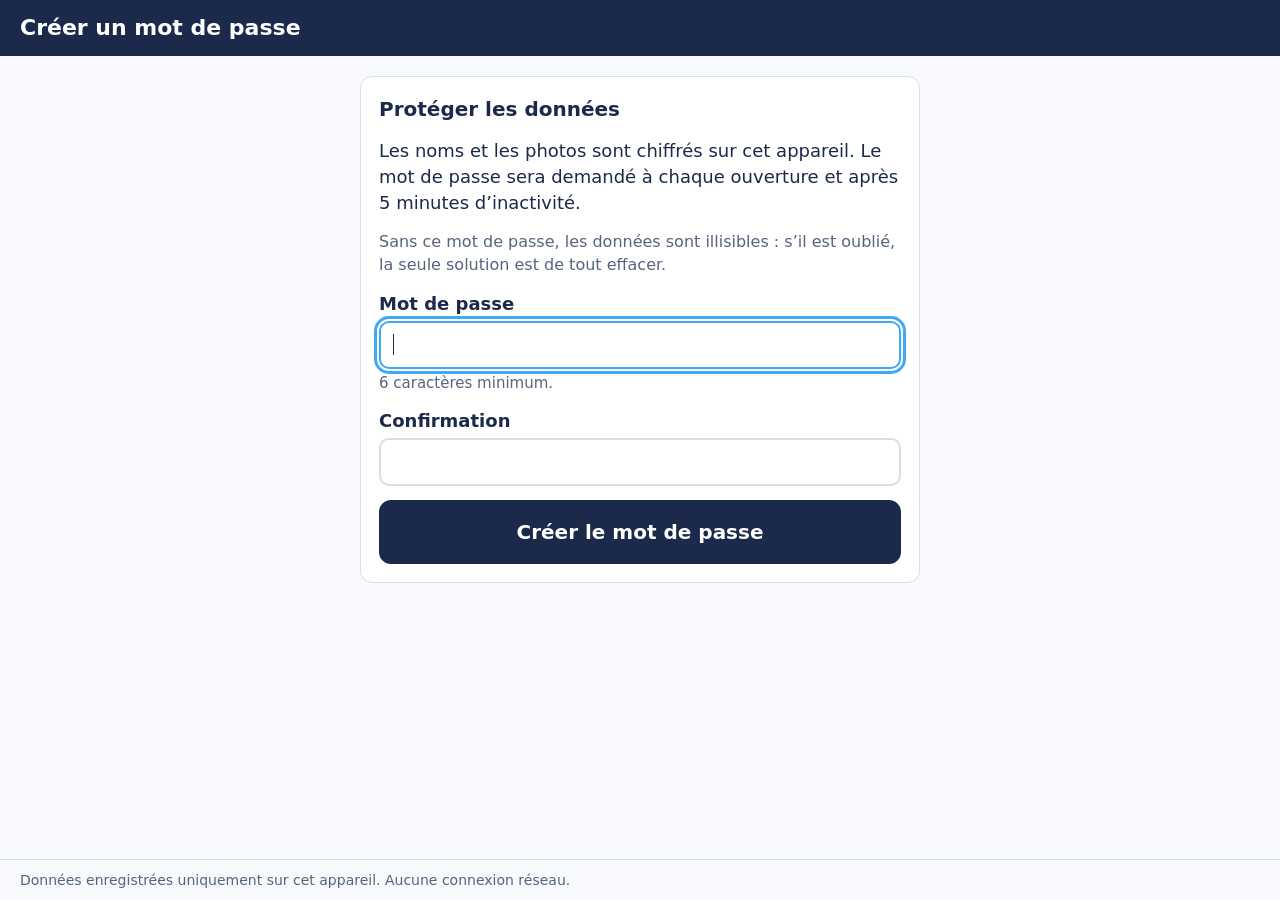
==== index.html @ 44061588 "Page d'accueil pour la publication sur GitHub Pages GitHub Pages sert la racine du dépôt : sans inde" ====
<!doctype html>
<html lang="fr">
<head>
<meta charset="utf-8">
<meta name="viewport" content="width=device-width, initial-scale=1">
<meta http-equiv="refresh" content="0; url=reconnaitre-mes-eleves.html">
<title>Reconnaître mes élèves</title>
<link rel="canonical" href="reconnaitre-mes-eleves.html">
</head>
<body>
<p>Redirection vers l’application…</p>
<p><a href="reconnaitre-mes-eleves.html">Ouvrir « Reconnaître mes élèves »</a></p>
</body>
</html>
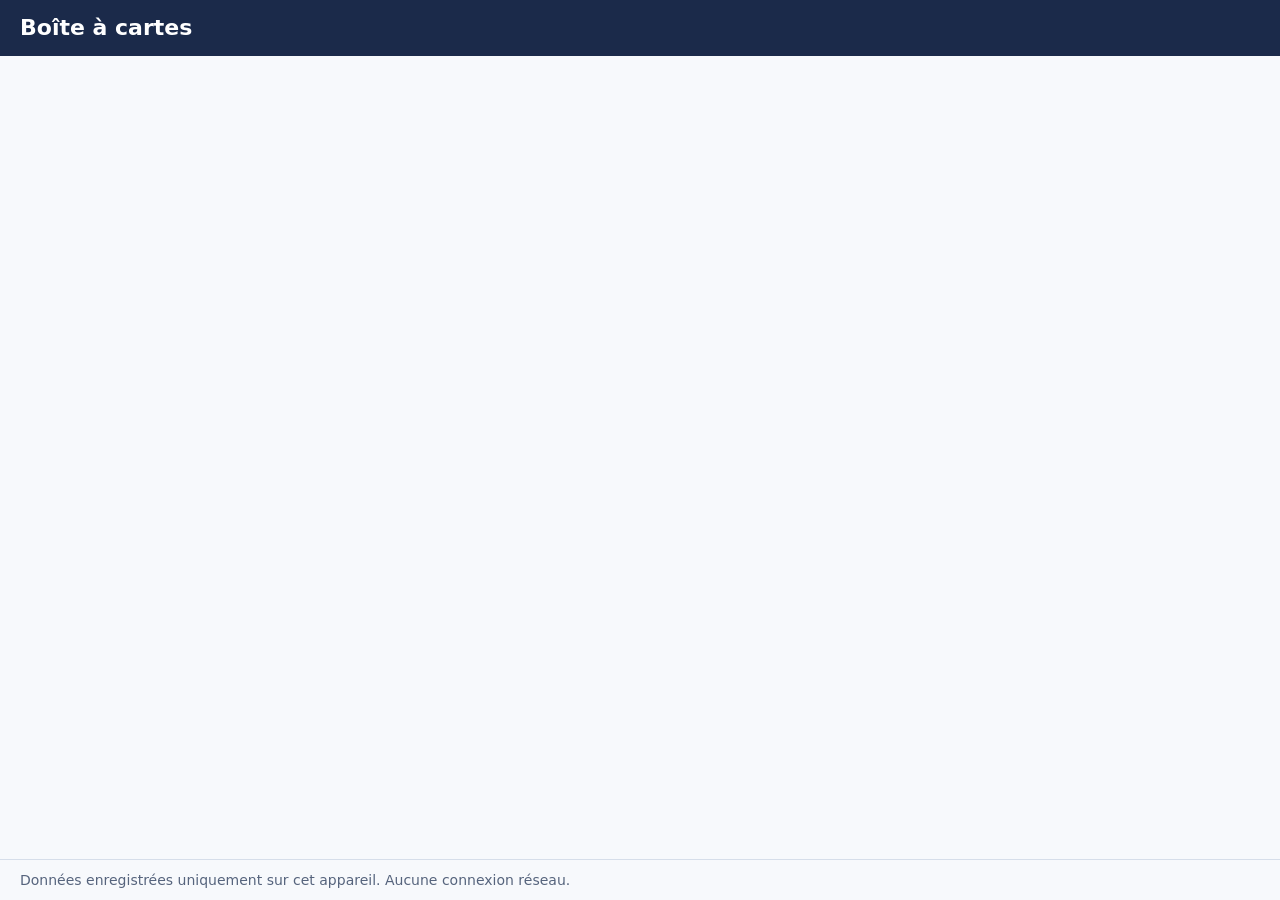
==== commit e982e26f: "Page de redirection : reprendre le nom de l'application Co-Authored-By: Claude Opus 5 (1M context) <" ====
--- a/index.html
+++ b/index.html
@@ -4,11 +4,11 @@
 <meta charset="utf-8">
 <meta name="viewport" content="width=device-width, initial-scale=1">
 <meta http-equiv="refresh" content="0; url=reconnaitre-mes-eleves.html">
-<title>Reconnaître mes élèves</title>
+<title>Boîte à cartes</title>
 <link rel="canonical" href="reconnaitre-mes-eleves.html">
 </head>
 <body>
 <p>Redirection vers l’application…</p>
-<p><a href="reconnaitre-mes-eleves.html">Ouvrir « Reconnaître mes élèves »</a></p>
+<p><a href="reconnaitre-mes-eleves.html">Ouvrir « Boîte à cartes »</a></p>
 </body>
 </html>
